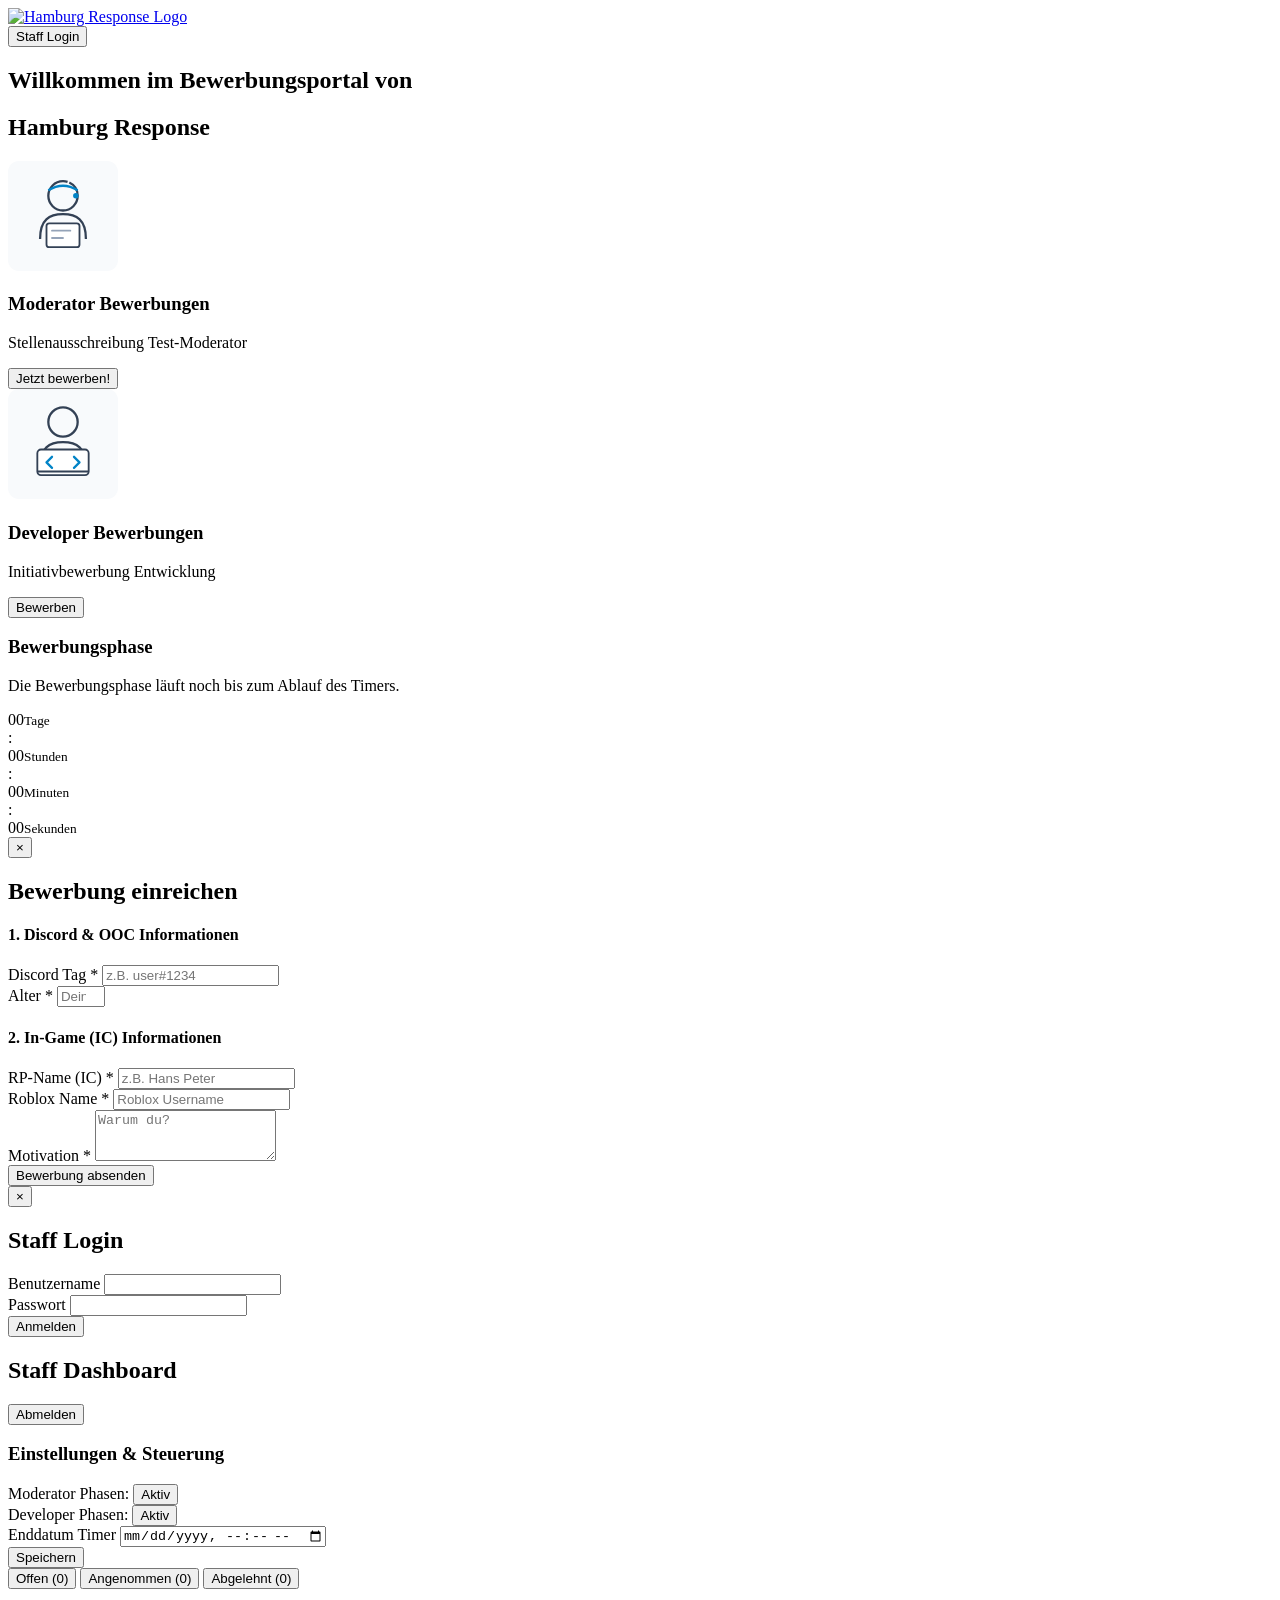
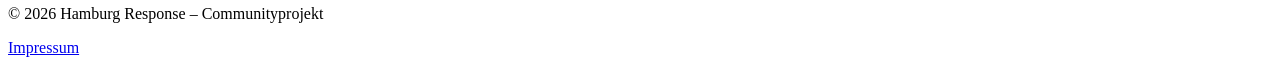
==== index.html @ 9675c829 "Add files via upload" ====
<!DOCTYPE html>
<html lang="de">
<head>
    <meta charset="UTF-8">
    <meta name="viewport" content="width=device-width, initial-scale=1.0">
    <title>Bewerbungsportal - Hamburg Response</title>
    <link rel="stylesheet" href="assets/css/style.css">
</head>
<body>
    <header class="header">
        <div class="header-logo">
            <a href="index.html">
                <img src="https://media.discordapp.net/attachments/1569806143910445086/1569826475647967342/53a0b2f5-535c-4175-8aba-10620054bd7f.png?ex=6af4de55&is=6af38cd5&hm=2b44e9b9e5afd61cd371aef206cb249f0a8482595f6ab9540070e0e29ee3284d&=&format=webp&quality=lossless&width=640&height=640" alt="Hamburg Response Logo" style="width: 40px; height: 40px; object-fit: contain;">
            </a>
        </div>
        <button id="staffLoginBtn" class="btn btn-outline">Staff Login</button>
    </header>

    <main class="container">
        <section class="hero">
            <h1 class="main-title">Willkommen im Bewerbungsportal von</h1>
            <h2 class="sub-title">Hamburg Response</h2>

            <div class="cards-grid">
                <div class="card" id="cardModerator">
                    <div class="card-svg">
                        <svg width="110" height="110" viewBox="0 0 120 120" xmlns="http://www.w3.org/2000/svg">
                            <rect width="120" height="120" fill="#f8fafc" rx="12"/>
                           
                            <circle cx="60" cy="38" r="16" fill="none" stroke="#334155" stroke-width="2.5" stroke-dasharray="80 2"/>
                            <path d="M44 32 Q60 22 76 32" fill="none" stroke="#0284c7" stroke-width="2.5"/>
                            <circle cx="74" cy="38" r="3" fill="#0284c7"/>
                            <path d="M35 85 C35 64, 45 58, 60 58 C75 58, 85 64, 85 85" fill="none" stroke="#334155" stroke-width="2.5"/>
                            <rect x="42" y="68" width="36" height="26" rx="3" fill="#ffffff" stroke="#334155" stroke-width="2"/>
                            <line x1="48" y1="76" x2="68" y2="76" stroke="#94a3b8" stroke-width="2" stroke-linecap="round"/>
                            <line x1="48" y1="84" x2="60" y2="84" stroke="#94a3b8" stroke-width="2" stroke-linecap="round"/>
                        </svg>
                    </div>
                    <h3 class="card-title">Moderator Bewerbungen</h3>
                    <p class="card-desc">Stellenausschreibung Test-Moderator</p>
                    <span class="status-badge" id="badgeModerator" style="display:none;">GESCHLOSSEN</span>
                    <button class="btn btn-primary" id="btnApplyMod">Jetzt bewerben!</button>
                </div>

                <div class="card" id="cardDeveloper">
                    <div class="card-svg">
                        <svg width="110" height="110" viewBox="0 0 120 120" xmlns="http://www.w3.org/2000/svg">
                            <rect width="120" height="120" fill="#f8fafc" rx="12"/>
                            <!-- Skizzierter Developer am Laptop -->
                            <circle cx="60" cy="36" r="16" fill="none" stroke="#334155" stroke-width="2.5"/>
                            <path d="M35 85 C35 64, 45 58, 60 58 C75 58, 85 64, 85 85" fill="none" stroke="#334155" stroke-width="2.5"/>
                            <rect x="32" y="66" width="56" height="28" rx="4" fill="#ffffff" stroke="#334155" stroke-width="2"/>
                            <line x1="32" y1="90" x2="88" y2="90" stroke="#334155" stroke-width="2"/>
                            <path d="M48 74 L42 80 L48 86" fill="none" stroke="#0284c7" stroke-width="2.5" stroke-linecap="round" stroke-linejoin="round"/>
                            <path d="M72 74 L78 80 L72 86" fill="none" stroke="#0284c7" stroke-width="2.5" stroke-linecap="round" stroke-linejoin="round"/>
                        </svg>
                    </div>
                    <h3 class="card-title">Developer Bewerbungen</h3>
                    <p class="card-desc">Initiativbewerbung Entwicklung</p>
                    <span class="status-badge" id="badgeDeveloper" style="display:none;">GESCHLOSSEN</span>
                    <button class="btn btn-primary" id="btnApplyDev">Bewerben</button>
                </div>
            </div>
        </section>

        <section class="timer-section">
            <div class="timer-container">
                <div class="timer-content">
                    <h3 class="timer-heading">Bewerbungsphase</h3>
                    <p class="timer-subtext">Die Bewerbungsphase läuft noch bis zum Ablauf des Timers.</p>
                    <div class="timer-display">
                        <div class="timer-box"><span id="days">00</span><small>Tage</small></div>
                        <span class="timer-colon">:</span>
                        <div class="timer-box"><span id="hours">00</span><small>Stunden</small></div>
                        <span class="timer-colon">:</span>
                        <div class="timer-box"><span id="minutes">00</span><small>Minuten</small></div>
                        <span class="timer-colon">:</span>
                        <div class="timer-box"><span id="seconds">00</span><small>Sekunden</small></div>
                    </div>
                </div>
            </div>
        </section>
    </main>

    <div class="modal" id="applyModal">
        <div class="modal-content">
            <button class="modal-close" id="modalClose">&times;</button>
            <h2 id="modalTitle">Bewerbung einreichen</h2>
            <form id="applyForm">
                <input type="hidden" id="appType" value="">
                <div class="form-section">
                    <h4>1. Discord & OOC Informationen</h4>
                    <div class="form-group">
                        <label for="discordTag">Discord Tag *</label>
                        <input type="text" id="discordTag" required placeholder="z.B. user#1234">
                    </div>
                    <div class="form-group">
                        <label for="alter">Alter *</label>
                        <input type="number" id="alter" min="12" max="99" required placeholder="Dein Alter">
                    </div>
                </div>

                <div class="form-section">
                    <h4>2. In-Game (IC) Informationen</h4>
                    <div class="form-group">
                        <label for="icName">RP-Name (IC) *</label>
                        <input type="text" id="icName" required placeholder="z.B. Hans Peter">
                    </div>
                    <div class="form-group">
                        <label for="robloxName">Roblox Name *</label>
                        <input type="text" id="robloxName" required placeholder="Roblox Username">
                    </div>
                </div>

                <div id="dynamicFields"></div>

                <div class="form-group">
                    <label for="motivation">Motivation *</label>
                    <textarea id="motivation" rows="3" required placeholder="Warum du?"></textarea>
                </div>
                <button type="submit" class="btn btn-primary btn-full">Bewerbung absenden</button>
            </form>
        </div>
    </div>

    <div class="modal" id="loginModal">
        <div class="modal-content modal-small">
            <button class="modal-close" id="loginClose">&times;</button>
            <h2>Staff Login</h2>
            <form id="loginForm">
                <div class="form-group">
                    <label for="loginUser">Benutzername</label>
                    <input type="text" id="loginUser" required>
                </div>
                <div class="form-group">
                    <label for="loginPass">Passwort</label>
                    <input type="password" id="loginPass" required>
                </div>
                <p id="loginError" class="error-text" style="display:none;">Falsche Anmeldedaten!</p>
                <button type="submit" class="btn btn-primary btn-full">Anmelden</button>
            </form>
        </div>
    </div>

    <div class="modal" id="staffModal">
        <div class="modal-content modal-large">
            <div class="staff-header">
                <h2>Staff Dashboard</h2>
                <button class="btn btn-outline" id="staffLogout">Abmelden</button>
            </div>

            <div class="staff-settings">
                <h3>Einstellungen & Steuerung</h3>
                <div class="phase-toggle-grid">
                    <div class="phase-toggle-item">
                        <span>Moderator Phasen:</span>
                        <button class="btn" id="toggleModPhase">Aktiv</button>
                    </div>
                    <div class="phase-toggle-item">
                        <span>Developer Phasen:</span>
                        <button class="btn" id="toggleDevPhase">Aktiv</button>
                    </div>
                </div>
                <form id="timerSettingsForm" class="timer-form">
                    <div class="form-group">
                        <label for="timerDate">Enddatum Timer</label>
                        <input type="datetime-local" id="timerDate" required>
                    </div>
                    <button type="submit" class="btn btn-primary">Speichern</button>
                </form>
            </div>

            <div class="staff-nav">
                <button class="tab-btn active" data-tab="tab-offen">Offen (<span id="cntOffen">0</span>)</button>
                <button class="tab-btn" data-tab="tab-angenommen">Angenommen (<span id="cntAngenommen">0</span>)</button>
                <button class="tab-btn" data-tab="tab-abgelehnt">Abgelehnt (<span id="cntAbgelehnt">0</span>)</button>
            </div>

            <div class="tab-content active" id="tab-offen"><div class="app-list" id="listOffen"></div></div>
            <div class="tab-content" id="tab-angenommen"><div class="app-list" id="listAngenommen"></div></div>
            <div class="tab-content" id="tab-abgelehnt"><div class="app-list" id="listAbgelehnt"></div></div>
        </div>
    </div>

    <footer class="footer">
        <p>&copy; 2026 Hamburg Response – Communityprojekt</p>
        <a href="impressum.html" class="footer-link">Impressum</a>
    </footer>

    <script src="assets/js/config.js"></script>
    <script src="assets/js/timer.js"></script>
    <script src="assets/js/modal.js"></script>
    <script src="assets/js/staff.js"></script>
    <script src="assets/js/main.js"></script>
</body>
</html>
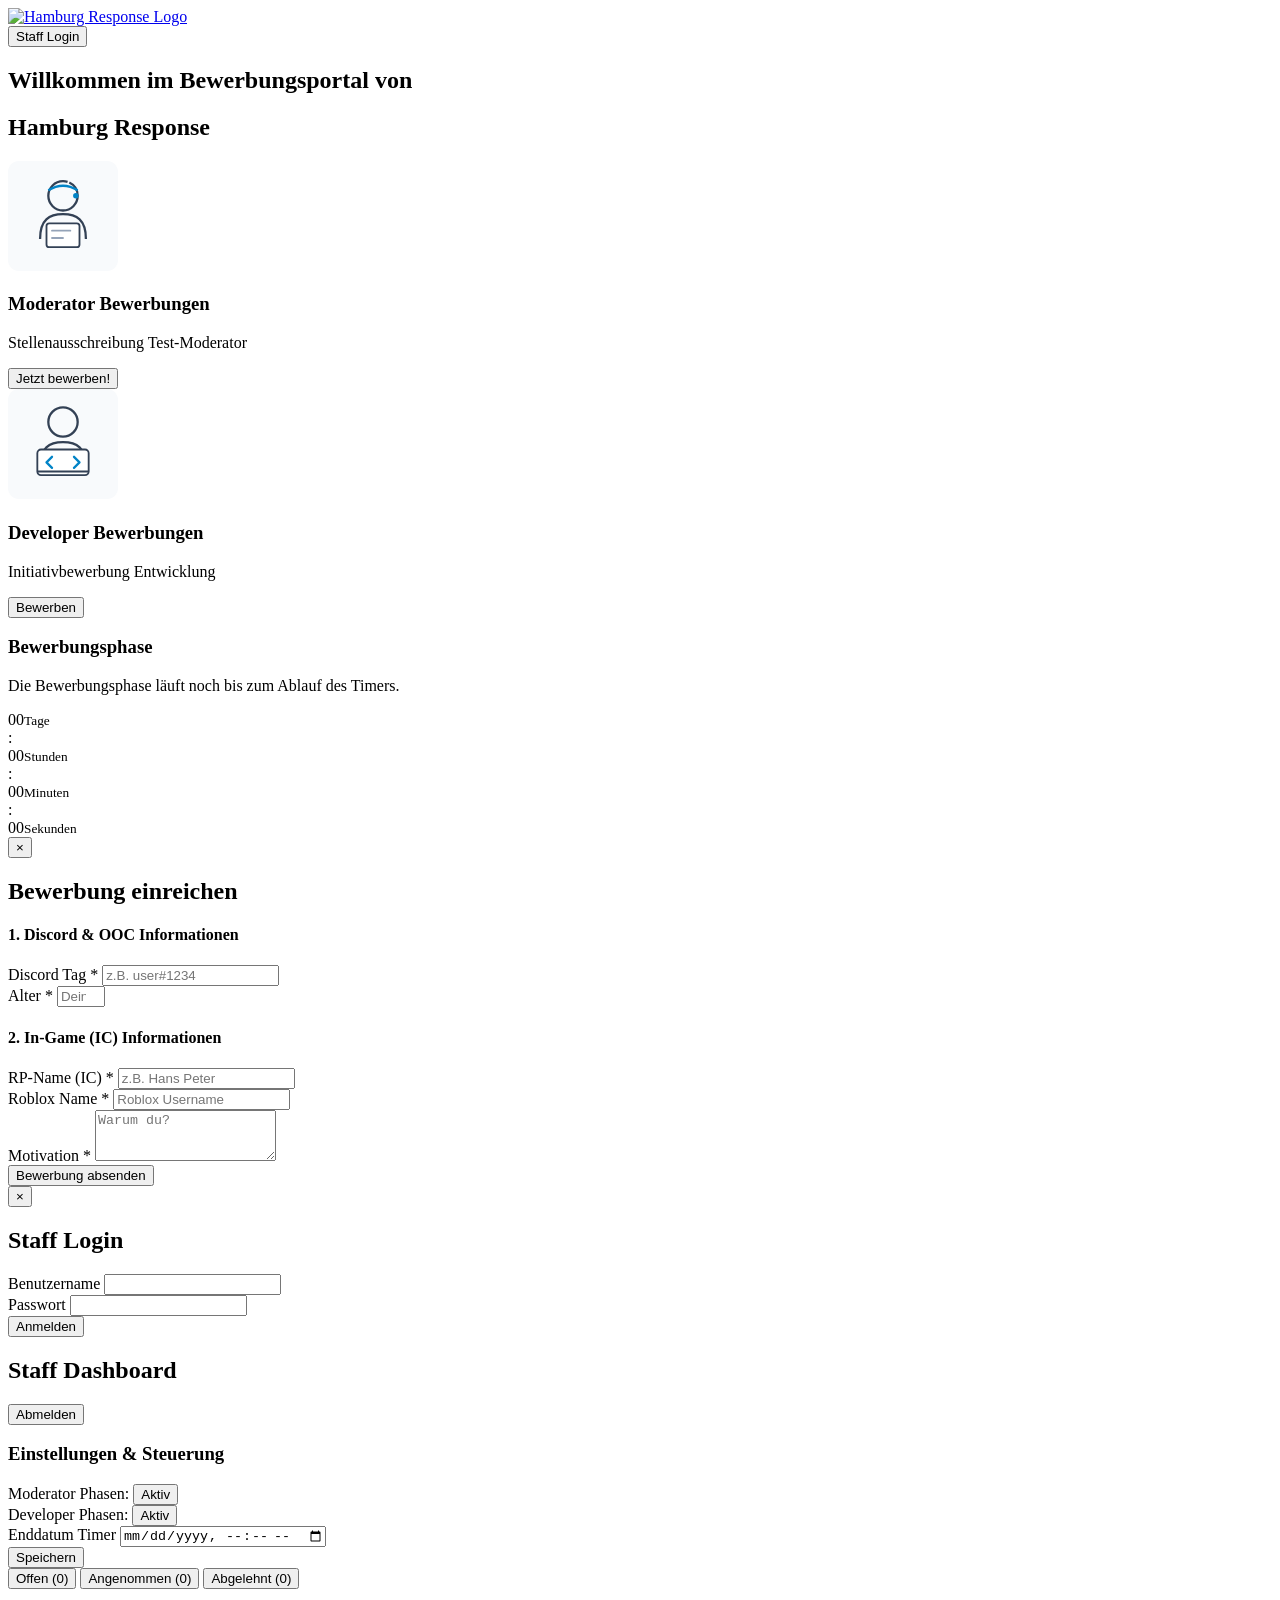
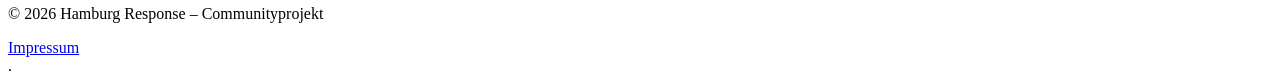
==== commit 5100e8ca: "Update index.html Signed-off-by: Harrald glöckner <lennywalters6@gmail.com>" ====
--- a/index.html
+++ b/index.html
@@ -193,4 +193,6 @@
     <script src="assets/js/staff.js"></script>
     <script src="assets/js/main.js"></script>
 </body>
-</html>+</html>
+
+.
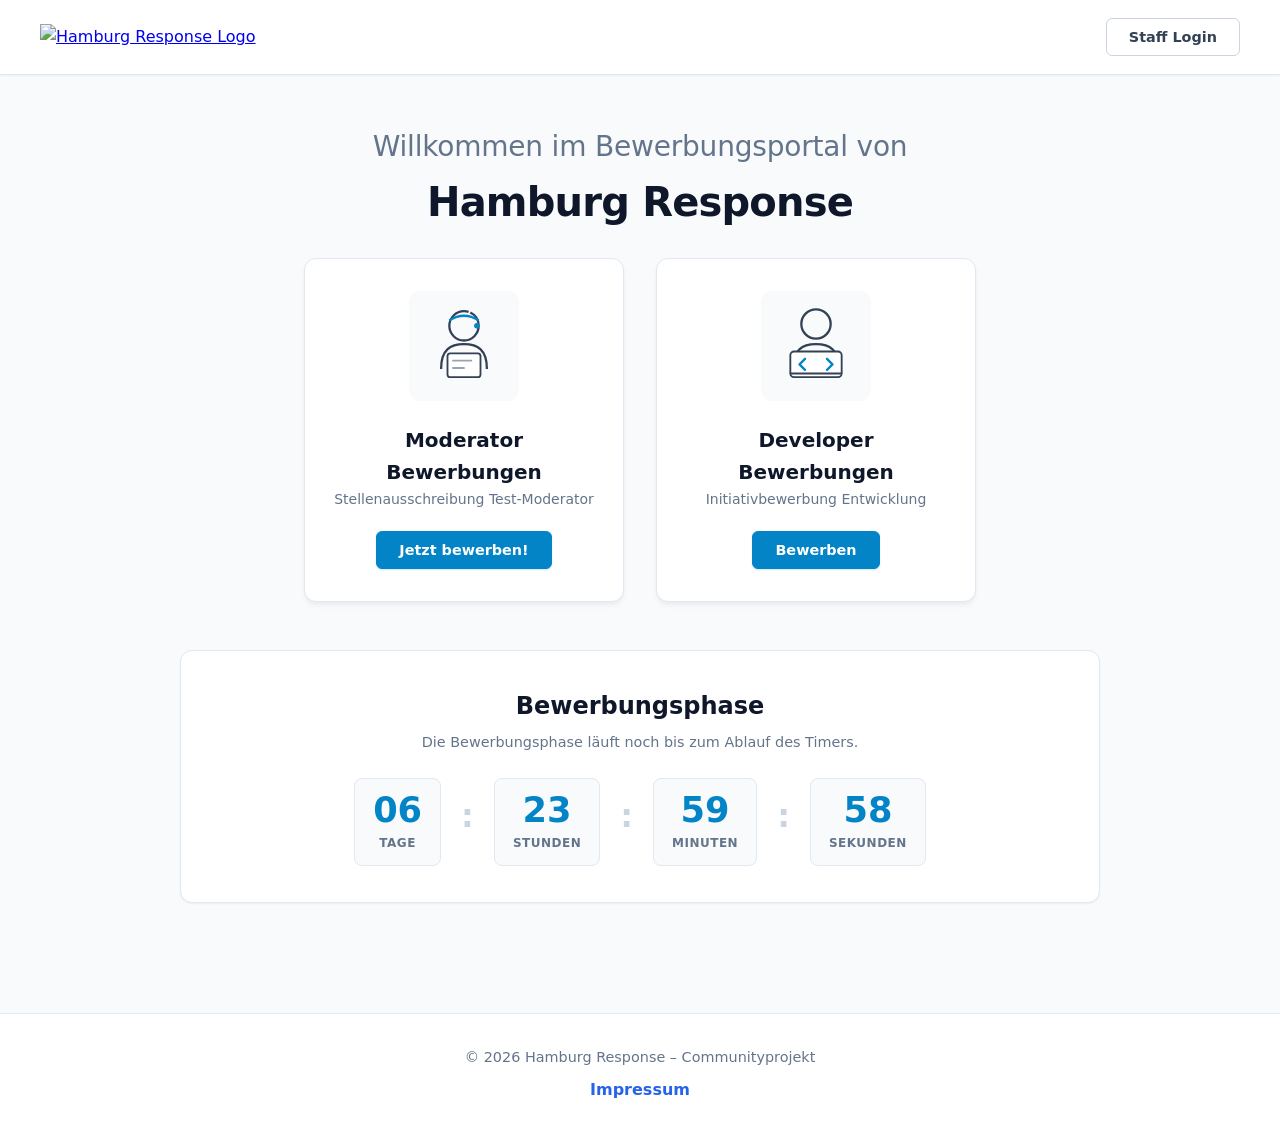
==== commit fa5e6c66: "Update index.html Signed-off-by: Harrald glöckner <lennywalters6@gmail.com>" ====
--- a/index.html
+++ b/index.html
@@ -4,7 +4,7 @@
     <meta charset="UTF-8">
     <meta name="viewport" content="width=device-width, initial-scale=1.0">
     <title>Bewerbungsportal - Hamburg Response</title>
-    <link rel="stylesheet" href="assets/css/style.css">
+    <link rel="stylesheet" href="style.css">
 </head>
 <body>
     <header class="header">
@@ -26,7 +26,6 @@
                     <div class="card-svg">
                         <svg width="110" height="110" viewBox="0 0 120 120" xmlns="http://www.w3.org/2000/svg">
                             <rect width="120" height="120" fill="#f8fafc" rx="12"/>
-                           
                             <circle cx="60" cy="38" r="16" fill="none" stroke="#334155" stroke-width="2.5" stroke-dasharray="80 2"/>
                             <path d="M44 32 Q60 22 76 32" fill="none" stroke="#0284c7" stroke-width="2.5"/>
                             <circle cx="74" cy="38" r="3" fill="#0284c7"/>
@@ -46,7 +45,6 @@
                     <div class="card-svg">
                         <svg width="110" height="110" viewBox="0 0 120 120" xmlns="http://www.w3.org/2000/svg">
                             <rect width="120" height="120" fill="#f8fafc" rx="12"/>
-                            <!-- Skizzierter Developer am Laptop -->
                             <circle cx="60" cy="36" r="16" fill="none" stroke="#334155" stroke-width="2.5"/>
                             <path d="M35 85 C35 64, 45 58, 60 58 C75 58, 85 64, 85 85" fill="none" stroke="#334155" stroke-width="2.5"/>
                             <rect x="32" y="66" width="56" height="28" rx="4" fill="#ffffff" stroke="#334155" stroke-width="2"/>
@@ -187,12 +185,10 @@
         <a href="impressum.html" class="footer-link">Impressum</a>
     </footer>
 
-    <script src="assets/js/config.js"></script>
-    <script src="assets/js/timer.js"></script>
-    <script src="assets/js/modal.js"></script>
-    <script src="assets/js/staff.js"></script>
-    <script src="assets/js/main.js"></script>
+    <script src="config.js"></script>
+    <script src="timer.js"></script>
+    <script src="modal.js"></script>
+    <script src="staff.js"></script>
+    <script src="main.js"></script>
 </body>
 </html>
-
-.
--- a/style.css
+++ b/style.css
@@ -0,0 +1,715 @@
+:root {
+    --bg-main: #f8fafc;
+    --bg-card: #ffffff;
+    --text-primary: #0f172a;
+    --text-secondary: #475569;
+    --text-muted: #64748b;
+    --border-color: #e2e8f0;
+    --border-focus: #bae6fd;
+    --primary-color: #0284c7;
+    --primary-hover: #0369a1;
+    --accent-blue: #2563eb;
+    --accent-blue-hover: #1d4ed8;
+    --danger-color: #ef4444;
+    --danger-hover: #dc2626;
+    --success-color: #22c55e;
+    --success-hover: #16a34a;
+    --shadow-sm: 0 1px 2px 0 rgba(0, 0, 0, 0.05);
+    --shadow-md: 0 4px 6px -1px rgba(0, 0, 0, 0.05), 0 2px 4px -1px rgba(0, 0, 0, 0.03);
+    --shadow-lg: 0 20px 25px -5px rgba(15, 23, 42, 0.08), 0 8px 10px -6px rgba(15, 23, 42, 0.04);
+    --radius-sm: 6px;
+    --radius-md: 8px;
+    --radius-lg: 12px;
+    --radius-xl: 16px;
+    --transition-fast: all 0.2s cubic-bezier(0.4, 0, 0.2, 1);
+}
+
+* {
+    box-sizing: border-box;
+    margin: 0;
+    padding: 0;
+    font-family: 'Segoe UI', system-ui, -apple-system, sans-serif;
+}
+
+body {
+    background-color: var(--bg-main);
+    color: var(--text-primary);
+    min-height: 100vh;
+    display: flex;
+    flex-direction: column;
+    line-height: 1.6;
+    -webkit-font-smoothing: antialiased;
+}
+
+.header {
+    display: flex;
+    justify-content: space-between;
+    align-items: center;
+    padding: 18px 40px;
+    background-color: var(--bg-card);
+    border-bottom: 1px solid var(--border-color);
+    box-shadow: var(--shadow-sm);
+    position: sticky;
+    top: 0;
+    z-index: 100;
+}
+
+.container {
+    max-width: 960px;
+    margin: 0 auto;
+    padding: 50px 20px;
+    width: 100%;
+    flex: 1;
+}
+
+.hero {
+    text-align: center;
+    margin-bottom: 48px;
+}
+
+.main-title {
+    font-size: 1.75rem;
+    font-weight: 400;
+    color: var(--text-muted);
+    letter-spacing: -0.2px;
+}
+
+.sub-title {
+    font-size: 2.5rem;
+    font-weight: 700;
+    color: var(--text-primary);
+    margin-bottom: 24px;
+    letter-spacing: -0.8px;
+}
+
+.cards-grid {
+    display: flex;
+    justify-content: center;
+    gap: 32px;
+    flex-wrap: wrap;
+}
+
+.card {
+    background: var(--bg-card);
+    border: 1px solid var(--border-color);
+    border-radius: var(--radius-lg);
+    padding: 32px 24px;
+    width: 320px;
+    display: flex;
+    flex-direction: column;
+    align-items: center;
+    box-shadow: var(--shadow-md);
+    transition: var(--transition-fast);
+}
+
+.card:hover {
+    transform: translateY(-4px);
+    box-shadow: var(--shadow-lg);
+    border-color: #cbd5e1;
+}
+
+.card.closed {
+    opacity: 0.55;
+    background-color: #f1f5f9;
+    transform: none;
+    box-shadow: none;
+}
+
+.card-title {
+    font-size: 1.25rem;
+    font-weight: 600;
+    margin-top: 16px;
+    color: var(--text-primary);
+}
+
+.card-desc {
+    font-size: 0.875rem;
+    color: var(--text-muted);
+    margin-bottom: 20px;
+    text-align: center;
+}
+
+.status-badge {
+    background-color: var(--danger-color);
+    color: #ffffff;
+    font-size: 0.7rem;
+    font-weight: 700;
+    padding: 4px 10px;
+    border-radius: 20px;
+    margin-bottom: 16px;
+    text-transform: uppercase;
+    letter-spacing: 0.8px;
+}
+
+.btn {
+    padding: 10px 22px;
+    border-radius: var(--radius-sm);
+    font-size: 0.9rem;
+    font-weight: 600;
+    cursor: pointer;
+    border: 1px solid transparent;
+    transition: var(--transition-fast);
+    display: inline-flex;
+    align-items: center;
+    justify-content: center;
+}
+
+.btn:disabled {
+    cursor: not-allowed;
+    background-color: #cbd5e1 !important;
+    border-color: #cbd5e1 !important;
+    color: var(--text-muted) !important;
+    transform: none !important;
+    box-shadow: none !important;
+}
+
+.btn-primary {
+    background-color: var(--primary-color);
+    border-color: var(--primary-color);
+    color: #ffffff;
+    box-shadow: 0 1px 2px 0 rgba(2, 132, 199, 0.2);
+}
+
+.btn-primary:hover:not(:disabled) {
+    background-color: var(--primary-hover);
+    border-color: var(--primary-hover);
+    box-shadow: 0 4px 12px rgba(2, 132, 199, 0.25);
+}
+
+.btn-outline {
+    background-color: transparent;
+    border-color: #cbd5e1;
+    color: #334155;
+}
+
+.btn-outline:hover {
+    background-color: #f1f5f9;
+    border-color: #94a3b8;
+}
+
+.btn-full {
+    width: 100%;
+}
+
+.btn-sm {
+    padding: 6px 14px;
+    font-size: 0.8rem;
+}
+
+.btn-danger {
+    background-color: var(--danger-color);
+    color: #ffffff;
+}
+
+.btn-danger:hover {
+    background-color: var(--danger-hover);
+}
+
+.btn-success {
+    background-color: var(--success-color);
+    color: #ffffff;
+}
+
+.btn-success:hover {
+    background-color: var(--success-hover);
+}
+
+.timer-section {
+    background: var(--bg-card);
+    border: 1px solid var(--border-color);
+    border-radius: var(--radius-lg);
+    padding: 36px;
+    margin-top: 32px;
+    box-shadow: var(--shadow-sm);
+}
+
+.timer-container {
+    text-align: center;
+}
+
+.timer-heading {
+    font-size: 1.5rem;
+    font-weight: 600;
+    color: var(--text-primary);
+    margin-bottom: 6px;
+}
+
+.timer-subtext {
+    font-size: 0.9rem;
+    color: var(--text-muted);
+    margin-bottom: 24px;
+}
+
+.timer-display {
+    display: flex;
+    justify-content: center;
+    align-items: center;
+    gap: 20px;
+}
+
+.timer-box {
+    display: flex;
+    flex-direction: column;
+    align-items: center;
+    background: var(--bg-main);
+    padding: 12px 18px;
+    border-radius: var(--radius-md);
+    border: 1px solid var(--border-color);
+    min-width: 75px;
+}
+
+.timer-box span {
+    font-size: 2.2rem;
+    color: var(--primary-color);
+    font-weight: 700;
+    line-height: 1.1;
+}
+
+.timer-box small {
+    font-size: 0.75rem;
+    color: var(--text-muted);
+    font-weight: 600;
+    margin-top: 4px;
+    text-transform: uppercase;
+    letter-spacing: 0.5px;
+}
+
+.timer-colon {
+    font-size: 2rem;
+    color: #cbd5e1;
+    font-weight: 600;
+    margin-bottom: 12px;
+}
+
+.modal {
+    display: none;
+    position: fixed;
+    top: 0;
+    left: 0;
+    width: 100%;
+    height: 100%;
+    background: rgba(15, 23, 42, 0.6);
+    justify-content: center;
+    align-items: center;
+    z-index: 1000;
+    backdrop-filter: blur(6px);
+    padding: 16px;
+}
+
+.modal.active {
+    display: flex;
+}
+
+.modal-content {
+    background: var(--bg-card);
+    border-radius: var(--radius-xl);
+    padding: 40px;
+    width: 100%;
+    max-width: 600px;
+    max-height: 90vh;
+    overflow-y: auto;
+    position: relative;
+    box-shadow: var(--shadow-lg);
+}
+
+.modal-small { max-width: 380px; }
+.modal-large { max-width: 840px; }
+
+.modal-close {
+    position: absolute;
+    top: 20px;
+    right: 24px;
+    font-size: 1.5rem;
+    background: none;
+    border: none;
+    cursor: pointer;
+    color: #94a3b8;
+    transition: var(--transition-fast);
+    width: 32px;
+    height: 32px;
+    display: flex;
+    align-items: center;
+    justify-content: center;
+    border-radius: 50%;
+}
+
+.modal-close:hover {
+    background-color: var(--bg-main);
+    color: var(--text-primary);
+}
+
+.modal-content h2 {
+    font-size: 1.5rem;
+    font-weight: 700;
+    color: var(--text-primary);
+    margin-bottom: 24px;
+    padding-bottom: 12px;
+    border-bottom: 2px solid var(--border-color);
+}
+
+.form-section {
+    background-color: var(--bg-main);
+    border: 1px solid var(--border-color);
+    border-radius: var(--radius-md);
+    padding: 20px;
+    margin-bottom: 20px;
+}
+
+.form-section h4 {
+    font-size: 0.85rem;
+    color: var(--primary-color);
+    text-transform: uppercase;
+    letter-spacing: 0.8px;
+    margin-bottom: 16px;
+    font-weight: 700;
+    display: flex;
+    align-items: center;
+    gap: 8px;
+}
+
+.form-group {
+    margin-bottom: 16px;
+}
+
+.form-group:last-child {
+    margin-bottom: 0;
+}
+
+.form-group label {
+    display: block;
+    font-size: 0.85rem;
+    font-weight: 600;
+    color: #334155;
+    margin-bottom: 6px;
+}
+
+.form-group input, 
+.form-group textarea, 
+.form-group select {
+    width: 100%;
+    padding: 12px 16px;
+    border: 1px solid #cbd5e1;
+    border-radius: var(--radius-sm);
+    font-size: 0.95rem;
+    transition: var(--transition-fast);
+    background-color: #ffffff;
+    color: var(--text-primary);
+}
+
+.form-group input:hover, 
+.form-group textarea:hover,
+.form-group select:hover {
+    border-color: #94a3b8;
+}
+
+.form-group input:focus, 
+.form-group textarea:focus,
+.form-group select:focus {
+    outline: none;
+    border-color: var(--primary-color);
+    box-shadow: 0 0 0 4px var(--border-focus), 0 1px 2px rgba(0,0,0,0.05);
+}
+
+.form-group textarea {
+    resize: vertical;
+    min-height: 90px;
+}
+
+.error-text {
+    color: var(--danger-color);
+    font-size: 0.85rem;
+    margin-bottom: 16px;
+    font-weight: 500;
+}
+
+.staff-header {
+    display: flex;
+    justify-content: space-between;
+    align-items: center;
+    margin-bottom: 24px;
+    border-bottom: 1px solid var(--border-color);
+    padding-bottom: 16px;
+}
+
+.staff-settings {
+    background: var(--bg-main);
+    border: 1px solid var(--border-color);
+    padding: 20px;
+    border-radius: var(--radius-md);
+    margin-bottom: 24px;
+}
+
+.staff-settings h3 {
+    font-size: 1rem;
+    color: #334155;
+    margin-bottom: 14px;
+    font-weight: 600;
+}
+
+.phase-toggle-grid {
+    display: flex;
+    gap: 24px;
+    margin-bottom: 20px;
+}
+
+.phase-toggle-item {
+    display: flex;
+    align-items: center;
+    gap: 12px;
+    font-size: 0.9rem;
+    font-weight: 500;
+}
+
+.timer-form {
+    display: flex;
+    gap: 14px;
+    align-items: flex-end;
+}
+
+.timer-form .form-group { margin-bottom: 0; }
+
+.staff-nav {
+    display: flex;
+    gap: 12px;
+    border-bottom: 2px solid var(--border-color);
+    margin-bottom: 24px;
+}
+
+.tab-btn {
+    padding: 10px 20px;
+    background: none;
+    border: none;
+    border-bottom: 2px solid transparent;
+    cursor: pointer;
+    font-weight: 600;
+    color: var(--text-muted);
+    margin-bottom: -2px;
+    transition: var(--transition-fast);
+}
+
+.tab-btn:hover {
+    color: var(--primary-color);
+}
+
+.tab-btn.active {
+    color: var(--primary-color);
+    border-bottom-color: var(--primary-color);
+}
+
+.tab-content { display: none; }
+.tab-content.active { display: block; }
+
+.app-card {
+    border: 1px solid var(--border-color);
+    border-radius: var(--radius-md);
+    padding: 20px;
+    margin-bottom: 16px;
+    background: var(--bg-card);
+    transition: var(--transition-fast);
+    box-shadow: var(--shadow-sm);
+}
+
+.app-card:hover {
+    box-shadow: var(--shadow-md);
+    border-color: #cbd5e1;
+}
+
+.app-card-header {
+    display: flex;
+    justify-content: space-between;
+    align-items: center;
+    margin-bottom: 12px;
+}
+
+.app-card-title {
+    font-weight: 700;
+    color: var(--text-primary);
+    font-size: 1.05rem;
+}
+
+.app-card-type {
+    font-size: 0.75rem;
+    font-weight: 700;
+    padding: 3px 10px;
+    background: #e0f2fe;
+    color: #0369a1;
+    border-radius: 20px;
+    letter-spacing: 0.3px;
+}
+
+.app-details {
+    display: grid;
+    grid-template-columns: repeat(auto-fit, minmax(200px, 1fr));
+    gap: 12px;
+    font-size: 0.9rem;
+    color: var(--text-secondary);
+    margin-bottom: 16px;
+    background: var(--bg-main);
+    padding: 12px;
+    border-radius: var(--radius-sm);
+}
+
+.app-actions {
+    display: flex;
+    gap: 10px;
+    margin-top: 16px;
+    padding-top: 16px;
+    border-top: 1px solid var(--border-color);
+}
+
+.footer {
+    width: 100%;
+    padding: 32px 20px;
+    margin-top: 60px;
+    text-align: center;
+    background: var(--bg-card);
+    border-top: 1px solid var(--border-color);
+}
+
+.footer p {
+    color: var(--text-muted);
+    font-size: 0.9rem;
+    margin-bottom: 8px;
+}
+
+.footer-link {
+    color: var(--accent-blue);
+    text-decoration: none;
+    font-weight: 600;
+    transition: var(--transition-fast);
+}
+
+.footer-link:hover {
+    color: var(--accent-blue-hover);
+    text-decoration: underline;
+}
+
+.impressum-page {
+    padding-top: 20px;
+    padding-bottom: 60px;
+}
+
+.impressum-page .hero {
+    max-width: 900px;
+    margin: 0 auto;
+}
+
+.impressum-page .main-title {
+    margin-bottom: 8px;
+}
+
+.impressum-page .sub-title {
+    margin-bottom: 40px;
+}
+
+.impressum-card {
+    background: var(--bg-card);
+    border: 1px solid var(--border-color);
+    border-radius: var(--radius-xl);
+    padding: 40px;
+    margin-top: 24px;
+    box-shadow: var(--shadow-md);
+    text-align: left;
+}
+
+.impressum-card .card-title {
+    color: var(--accent-blue);
+    font-size: 1.25rem;
+    font-weight: 700;
+    margin-top: 32px;
+    margin-bottom: 12px;
+}
+
+.impressum-card .card-title:first-child {
+    margin-top: 0;
+}
+
+.impressum-card .card-desc {
+    color: var(--text-secondary);
+    font-size: 0.95rem;
+    line-height: 1.8;
+    margin-bottom: 20px;
+}
+
+.impressum-card a {
+    color: var(--accent-blue);
+    text-decoration: none;
+    font-weight: 600;
+    transition: var(--transition-fast);
+}
+
+.impressum-card a:hover {
+    color: #1e40af;
+    text-decoration: underline;
+}
+
+.impressum-card h3:not(:first-child) {
+    padding-top: 24px;
+    border-top: 1px solid var(--border-color);
+}
+
+.impressum-page .btn {
+    transition: var(--transition-fast);
+}
+
+.impressum-page .btn:hover {
+    transform: translateY(-2px);
+}
+
+@media (max-width: 768px) {
+    .header {
+        padding: 16px 20px;
+    }
+
+    .sub-title {
+        font-size: 2rem;
+    }
+
+    .container {
+        padding: 30px 16px;
+    }
+
+    .modal-content {
+        padding: 24px 20px;
+    }
+
+    .impressum-page {
+        padding: 16px 10px 40px;
+    }
+
+    .impressum-card {
+        padding: 24px;
+        border-radius: var(--radius-lg);
+    }
+
+    .impressum-card .card-title {
+        font-size: 1.15rem;
+    }
+
+    .impressum-card .card-desc {
+        font-size: 0.9rem;
+    }
+
+    .timer-display {
+        gap: 10px;
+    }
+
+    .timer-box {
+        padding: 8px 10px;
+        min-width: 60px;
+    }
+
+    .timer-box span {
+        font-size: 1.6rem;
+    }
+
+    .staff-settings .timer-form {
+        flex-direction: column;
+        align-items: stretch;
+    }
+
+    .phase-toggle-grid {
+        flex-direction: column;
+        gap: 12px;
+    }
+}
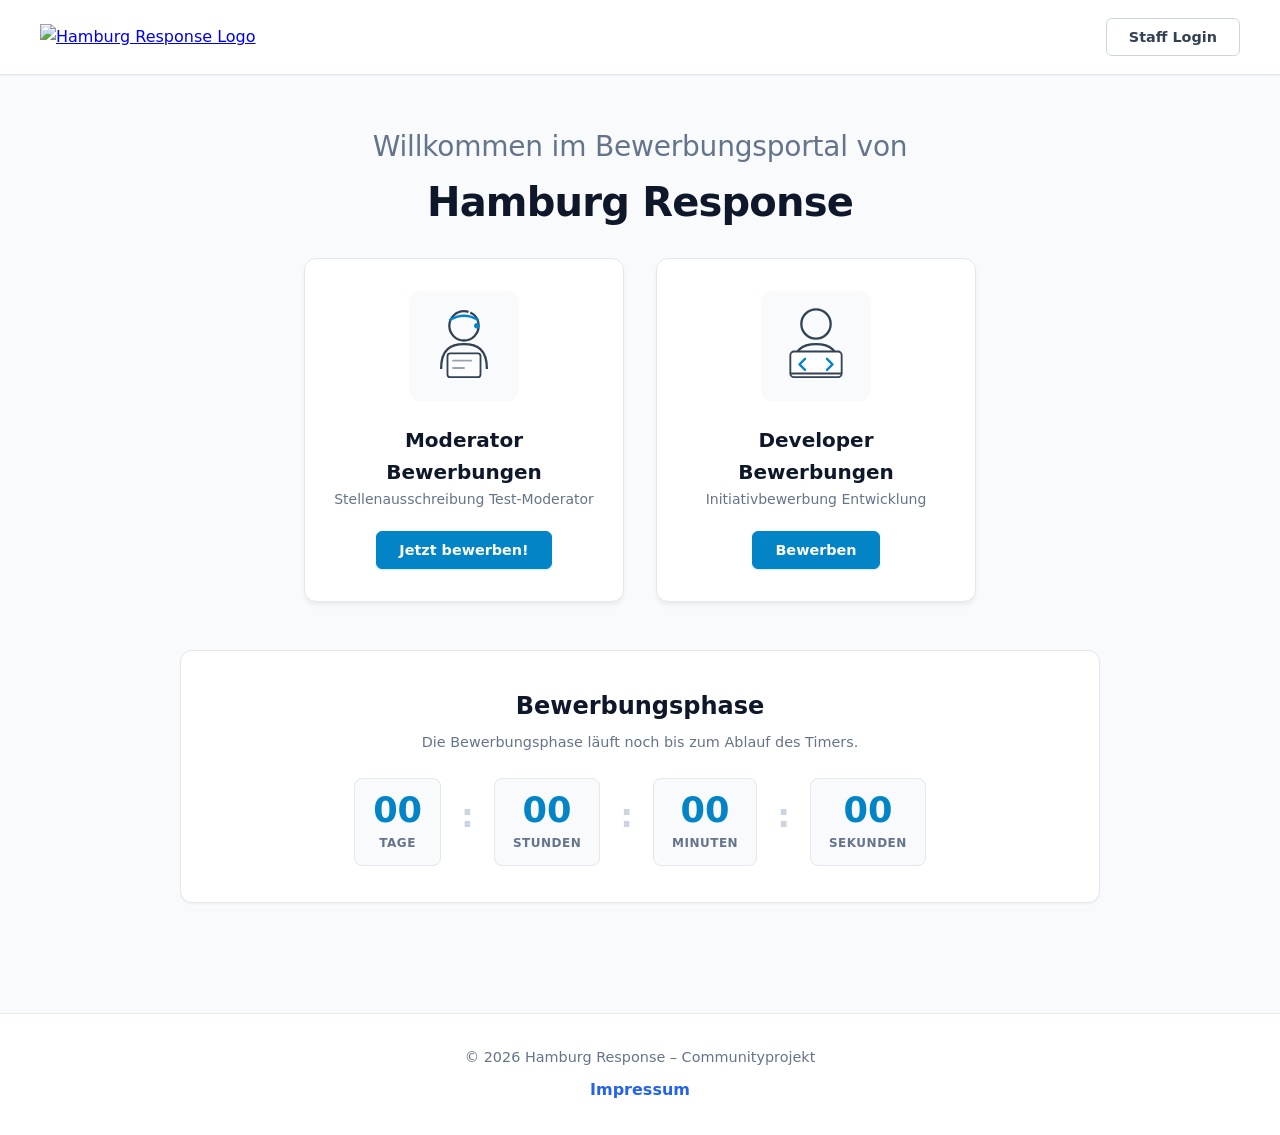
==== commit cb93caf2: "Update index.html Signed-off-by: Harrald glöckner <lennywalters6@gmail.com>" ====
--- a/index.html
+++ b/index.html
@@ -185,10 +185,6 @@
         <a href="impressum.html" class="footer-link">Impressum</a>
     </footer>
 
-    <script src="config.js"></script>
-    <script src="timer.js"></script>
-    <script src="modal.js"></script>
-    <script src="staff.js"></script>
-    <script src="main.js"></script>
+    <script src="script.js"></script>
 </body>
 </html>
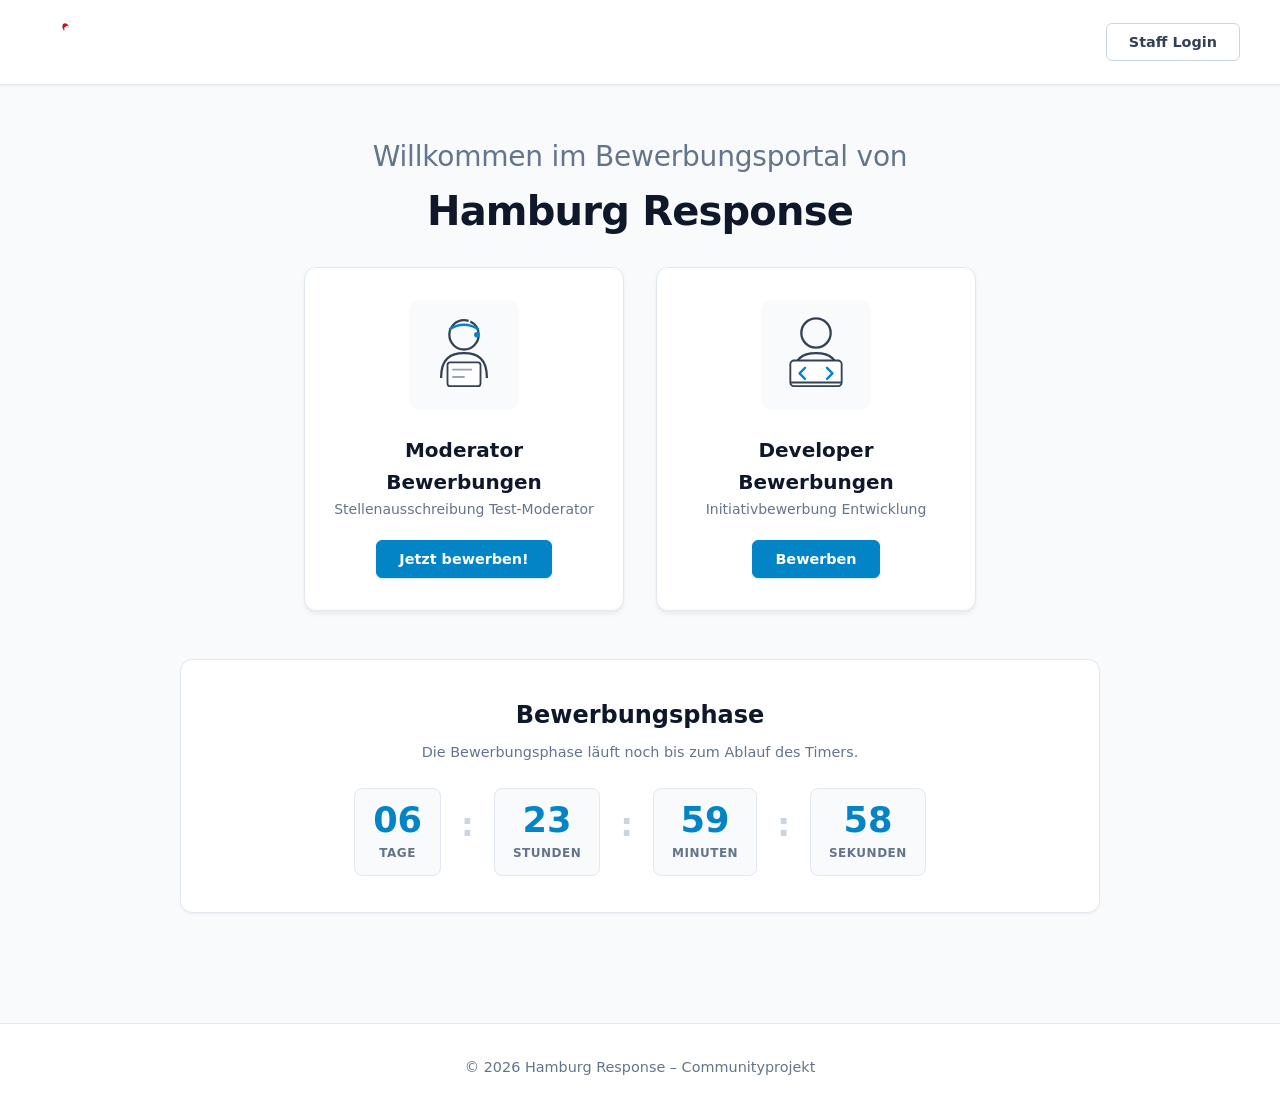
==== commit 4de236c1: "Update index.html Signed-off-by: Harrald glöckner <lennywalters6@gmail.com>" ====
--- a/index.html
+++ b/index.html
@@ -10,7 +10,7 @@
     <header class="header">
         <div class="header-logo">
             <a href="index.html">
-                <img src="https://media.discordapp.net/attachments/1569806143910445086/1569826475647967342/53a0b2f5-535c-4175-8aba-10620054bd7f.png?ex=6af4de55&is=6af38cd5&hm=2b44e9b9e5afd61cd371aef206cb249f0a8482595f6ab9540070e0e29ee3284d&=&format=webp&quality=lossless&width=640&height=640" alt="Hamburg Response Logo" style="width: 40px; height: 40px; object-fit: contain;">
+                <img src="logo.png" alt="Hamburg Response Logo" style="width: 40px; height: 40px; object-fit: contain;">
             </a>
         </div>
         <button id="staffLoginBtn" class="btn btn-outline">Staff Login</button>
@@ -182,7 +182,6 @@
 
     <footer class="footer">
         <p>&copy; 2026 Hamburg Response – Communityprojekt</p>
-        <a href="impressum.html" class="footer-link">Impressum</a>
     </footer>
 
     <script src="script.js"></script>
